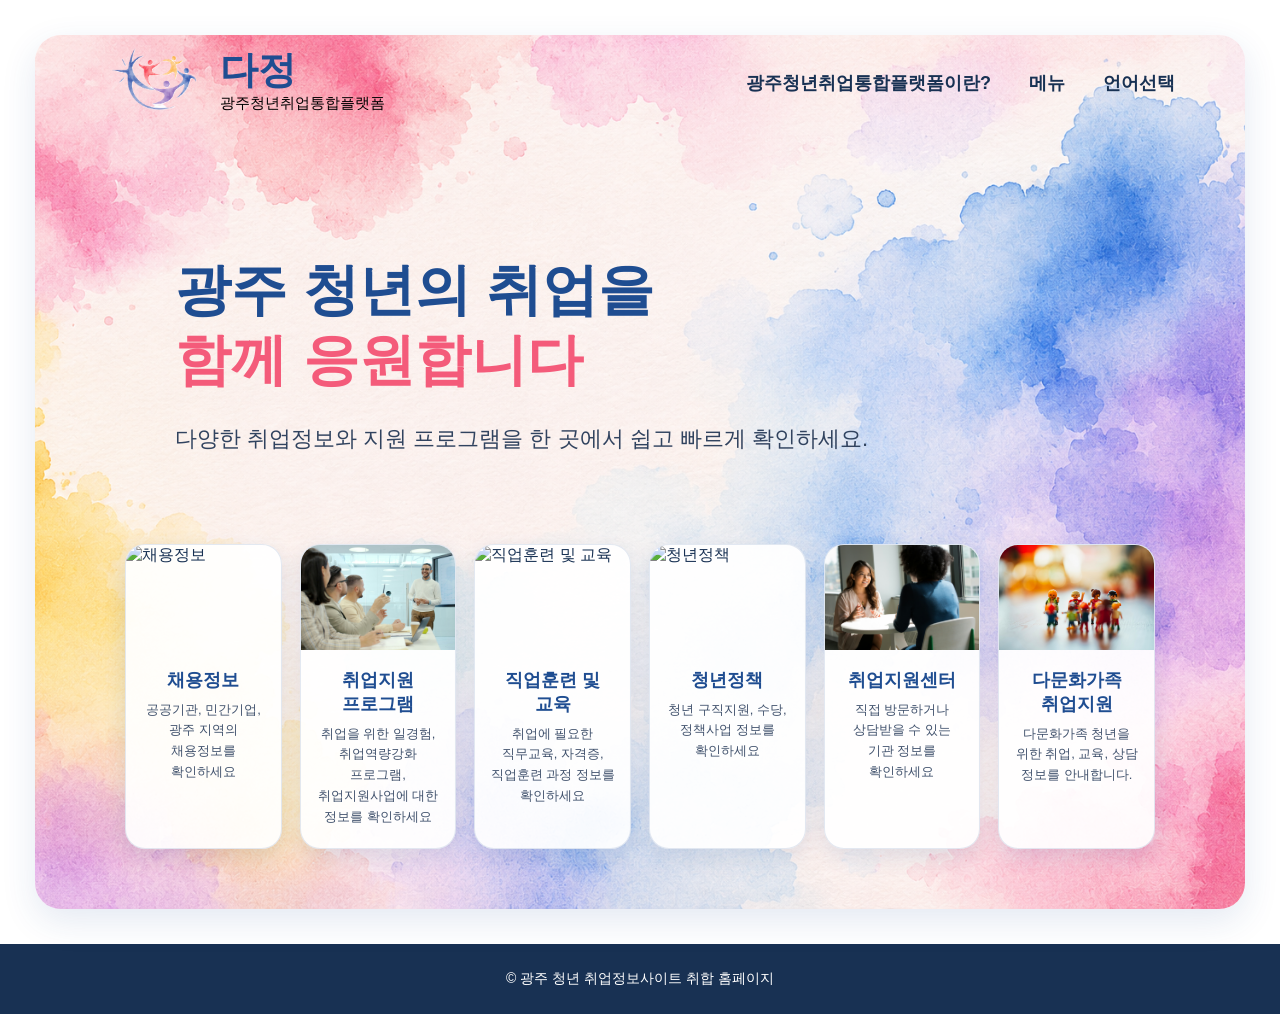
==== index.html @ 357b692c "Add files via upload" ====
<!DOCTYPE html>
<html lang="ko">
<head>
<meta charset="UTF-8">
<title>광주청년취업통합플랫폼 다정</title>
<link rel="stylesheet" href="css/style.css">
</head>

<body>

<div class="hero-wrap">

    <header class="top-header">
        <div class="logo-area">
            <img src="images/dajung_logo.png" alt="다정 로고" class="logo-img">

            <div class="logo-text">
                <h1>다정</h1>
                <p>광주청년취업통합플랫폼</p>
            </div>
        </div>

       <nav class="main-nav">
    <a href="about.html">광주청년취업통합플랫폼이란?</a>

    <div class="dropdown">
        <a href="#" class="dropbtn">메뉴</a>

        <div class="dropdown-menu">
            <a href="job.html">채용정보</a>
            <a href="program.html">취업지원 프로그램</a>
            <a href="training.html">직업훈련과 교육</a>
            <a href="policy.html">청년취업정책</a>
            <a href="center.html">취업지원센터</a>
            <a href="multicultural.html">다문화가족 취업지원</a>
        </div>
    </div>

    <a href="#" onclick="openLangPopup()">언어선택</a>
</nav>
    </header>

 <main>
        <section class="intro">
            <h2>광주 청년의 취업을<br><span>함께 응원합니다</span></h2>
            <p>다양한 취업정보와 지원 프로그램을 한 곳에서 쉽고 빠르게 확인하세요.</p>
        </section>
        
    <section class="card-container">

        <a href="job.html
" class="card">
            <img src="images/recruit.html" alt="채용정보">
            <h3>채용정보</h3>
            <p>공공기관, 민간기업, 광주 지역의 채용정보를 확인하세요</p>
        </a>

        <a href="program.html" class="card">
            <img src="images/program.jpg" alt="취업지원 프로그램">
            <h3>취업지원 프로그램</h3>
            <p>취업을 위한 일경험, 취업역량강화 프로그램, 취업지원사업에 대한 정보를 확인하세요</p>
        </a>

        <a href="training.html" class="card">
            <img src="images/training.jpg" alt="직업훈련 및 교육">
            <h3>직업훈련 및 교육</h3>
            <p>취업에 필요한 직무교육, 자격증, 직업훈련 과정 정보를 확인하세요</p>
        </a>

        <a href="policy.html" class="card">
            <img src="images/policy.jpg" alt="청년정책">
            <h3>청년정책</h3>
            <p>청년 구직지원, 수당, 정책사업 정보를 확인하세요</p>
        </a>

        <a href="center.html" class="card">
            <img src="images/center.jpg" alt="취업상담 지원기관">
            <h3>취업지원센터</h3>
            <p>직접 방문하거나 상담받을 수 있는 기관 정보를 확인하세요</p>
        </a>

        <a href="multicultural.html" class="card">
            <img src="images/multicultural.jpg" alt="다문화가족 취업지원">
            <h3>다문화가족 취업지원</h3>
            <p>다문화가족 청년을 위한 취업, 교육, 상담 정보를 안내합니다.</p>
        </a>

    </section>
</main>
</div>

<div id="langPopup" class="lang-popup">
    <div class="lang-box">
        <button class="close-btn" onclick="closeLangPopup()">×</button>
        <h2>언어선택</h2>

        <div class="lang-grid">
           <button>한국어</button>
<button>English</button>

<button>Tiếng Việt</button>
<button>中文</button>
<button>Filipino</button>
<button>ភាសាខ្មែរ</button>

<button>日本語</button>
<button>ภาษาไทย</button>
<button>Монгол хэл</button>
<button>Русский</button>

<button>O'zbek tili</button>
<button>ພາສາລາວ</button>
<button>नेपाली</button>
        </div>
    </div>
</div>

<script>
function openLangPopup() {
    document.getElementById("langPopup").style.display = "flex";
}

function closeLangPopup() {
    document.getElementById("langPopup").style.display = "none";
}
</script>

<footer>
    <p>© 광주 청년 취업정보사이트 취합 홈페이지</p>
</footer>

</body>
</html>
---- css/style.css ----
* {
    margin: 0;
    padding: 0;
    box-sizing: border-box;
}

body {
    font-family: "Malgun Gothic", "Noto Sans KR", sans-serif;
    color: #183153;
    background: #ffffff;
}

/* 전체 수채화 박스 */
.hero-wrap {
    width: calc(100% - 70px);
    min-height: 760px;
    margin: 35px auto;
    border-radius: 26px;
    overflow: hidden;
    position: relative;
    background-image: url("../images/watercolor-bg.png") !important;
    background-size: cover !important;
    background-position: center !important;
    background-repeat: no-repeat !important;
    box-shadow: 0 12px 35px rgba(31, 77, 145, 0.12);
}

header.top-header,
main {
    position: relative;
    z-index: 5;
}
/* 헤더를 수채화 배경 안으로 */
header.top-header {
    height: 95px;
    background: transparent;
    display: flex;
    justify-content: space-between;
    align-items: center;
    padding: 0 70px;
    border-bottom: none;
    position: relative;
    z-index: 20;
}

.logo-area {
    display: flex;
    align-items: center;
    gap: 15px;
}

.logo-img {
    width: 100px;
    height: auto;
    display: block;
}

.logo-text {
    display: flex;
    flex-direction: column;
    justify-content: center;
}

.logo-text h1 {
    margin: 0;
    font-size: 38px;
    color: #1f4d91;
    font-weight: 800;
    line-height: 1;
}

.logo-text p {
    margin-top: 5px;
    font-size: 15px;
    color: black;
    font-weight: 500;
}

/* 상단 메뉴 */
.main-nav {
    display: flex;
    align-items: center;
    gap: 38px;
    margin-left: auto;
}

.main-nav a {
    color: #183153;
    text-decoration: none;
    font-size: 18px;
    font-weight: 700;
}

.main-nav a:hover {
    color: #f45b7a;
}

/* 드롭다운 */
.dropdown {
    position: relative;
}

.dropdown-menu {
    display: none;
    position: absolute;
    top: 100%;
    left: 50%;
    transform: translateX(-50%);
    background: white;
    min-width: 230px;
    border-radius: 14px;
    padding: 12px 0;
    box-shadow: 0 10px 25px rgba(0,0,0,0.14);
    z-index: 1000;
}

.dropdown-menu a {
    display: block;
    color: #183153;
    padding: 13px 22px;
    font-size: 15px;
    font-weight: 500;
}

.dropdown-menu a:hover {
    background: #fff1f4;
    color: #f45b7a;
}

.dropdown:hover .dropdown-menu,
.dropdown-menu:hover {
    display: block;
}

/* 메인도 hero-wrap 안에 */
main {
    max-width: none;
    margin: 0;
    padding: 80px 70px 60px;
}

/* 기존 intro 박스 제거 */
.intro {
    background: transparent;
    box-shadow: none;
    border: none;
    min-height: auto;
    padding: 45px 70px 85px;
    margin: 0;
    border-radius: 0;
    overflow: visible;
}

.intro::before,
.intro::after {
    display: none;
}

.intro h2 {
    font-size: 56px;
    line-height: 1.25;
    color: #1f4d91;
    margin-bottom: 24px;
    font-weight: 800;
}

.intro h2::after {
    content: none;
}

.intro h2 span {
    color: #f45b7a;
}

.intro p {
    font-size: 22px;
    line-height: 1.8;
    color: #31435f;
}
.card-container {
    display: grid;
    grid-template-columns: repeat(6, 1fr);
    gap: 18px;
    margin-top: 0;
    padding: 0 20px;
    position: relative;
    z-index: 5;
}

.card {
    display: block;
    background: rgba(255,255,255,0.92);
    text-decoration: none;
    color: #183153;
    border-radius: 20px;
    overflow: hidden;
    border: 1px solid rgba(31, 77, 145, 0.12);
    box-shadow: 0 8px 22px rgba(31, 77, 145, 0.13);
    transition: 0.25s;
    min-height: 235px;
}

.card:hover {
    transform: translateY(-8px);
    box-shadow: 0 14px 28px rgba(244, 91, 122, 0.20);
}

.card img {
    width: 100%;
    height: 105px;
    object-fit: cover;
    display: block;
}

.card h3 {
    font-size: 18px;
    margin: 18px 14px 8px;
    color: #1f4d91;
    text-align: center;
    word-break: keep-all;
}

.card p {
    font-size: 13px;
    line-height: 1.6;
    margin: 0 14px 20px;
    color: #41526d;
    text-align: center;
    word-break: keep-all;
}

/* 언어선택 팝업 */
.lang-popup {
    display: none;
    position: fixed;
    z-index: 9999;
    left: 0;
    top: 0;
    width: 100%;
    height: 100%;
    background: rgba(24,49,83,0.55);
    justify-content: center;
    align-items: center;
}

.lang-box {
    width: 82%;
    max-width: 1050px;
    background: white;
    padding: 38px;
    border-radius: 22px;
    position: relative;
}

.lang-box h2 {
    margin-bottom: 30px;
    font-size: 30px;
    color: #183153;
}

.close-btn {
    position: absolute;
    top: 25px;
    right: 25px;
    background: white;
    border: 2px solid #f7b84b;
    font-size: 28px;
    width: 40px;
    height: 40px;
    cursor: pointer;
}

.lang-grid {
    display: grid;
    grid-template-columns: repeat(5, 1fr);
    gap: 25px;
}

.lang-grid button {
    height: 120px;
    border: none;
    border-radius: 14px;
    color: white;
    font-size: 22px;
    font-weight: bold;
    cursor: pointer;
}

.lang-grid button:nth-child(1) { background: #d92d20; }
.lang-grid button:nth-child(2) { background: #c6421f; }
.lang-grid button:nth-child(3) { background: #99701d; }
.lang-grid button:nth-child(4) { background: #637f23; }
.lang-grid button:nth-child(5) { background: #38864a; }
.lang-grid button:nth-child(6) { background: #3d8b76; }
.lang-grid button:nth-child(7) { background: #3e8798; }
.lang-grid button:nth-child(8) { background: #386bb0; }
.lang-grid button:nth-child(9) { background: #3b4da0; }
.lang-grid button:nth-child(10) { background: #1d2a7d; }
.lang-grid button:nth-child(11) { background: #2e2c98; }
.lang-grid button:nth-child(12) { background: #4b367e; }
.lang-grid button:nth-child(13) { background: #763184; }

footer {
    padding: 26px;
    text-align: center;
    background: #183153;
    color: white;
    font-size: 14px;
}

/* 반응형 */
@media (max-width: 1100px) {
    .card-container {
        grid-template-columns: repeat(3, 1fr);
        margin-top: 30px;
    }

    header.top-header {
        padding: 0 40px;
    }
}

@media (max-width: 700px) {
    header.top-header {
        height: auto;
        padding: 25px;
        flex-direction: column;
        gap: 20px;
    }

    .main-nav {
        flex-direction: column;
        gap: 15px;
    }

    .intro {
        padding: 55px 30px;
        min-height: auto;
    }

    .intro h2 {
        font-size: 34px;
    }

    .lang-grid {
        grid-template-columns: repeat(2, 1fr);
    }
}
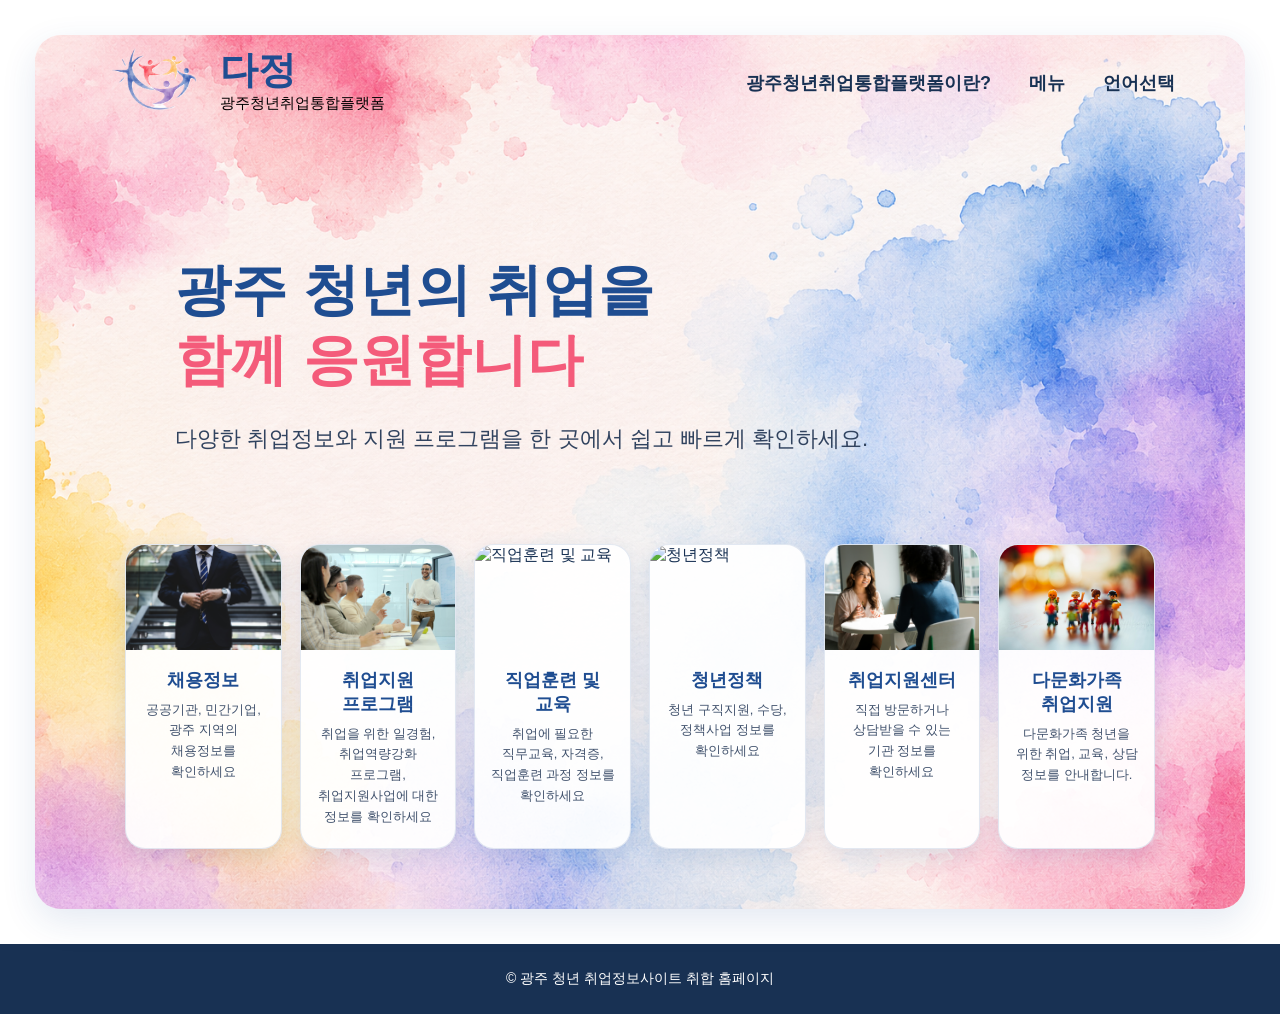
==== commit 6da03f8d: "Update index.html" ====
--- a/index.html
+++ b/index.html
@@ -51,7 +51,7 @@
 
         <a href="job.html
 " class="card">
-            <img src="images/recruit.html" alt="채용정보">
+            <img src="images/recruit.jpg" alt="채용정보">
             <h3>채용정보</h3>
             <p>공공기관, 민간기업, 광주 지역의 채용정보를 확인하세요</p>
         </a>
@@ -131,4 +131,4 @@
 </footer>
 
 </body>
-</html>+</html>
